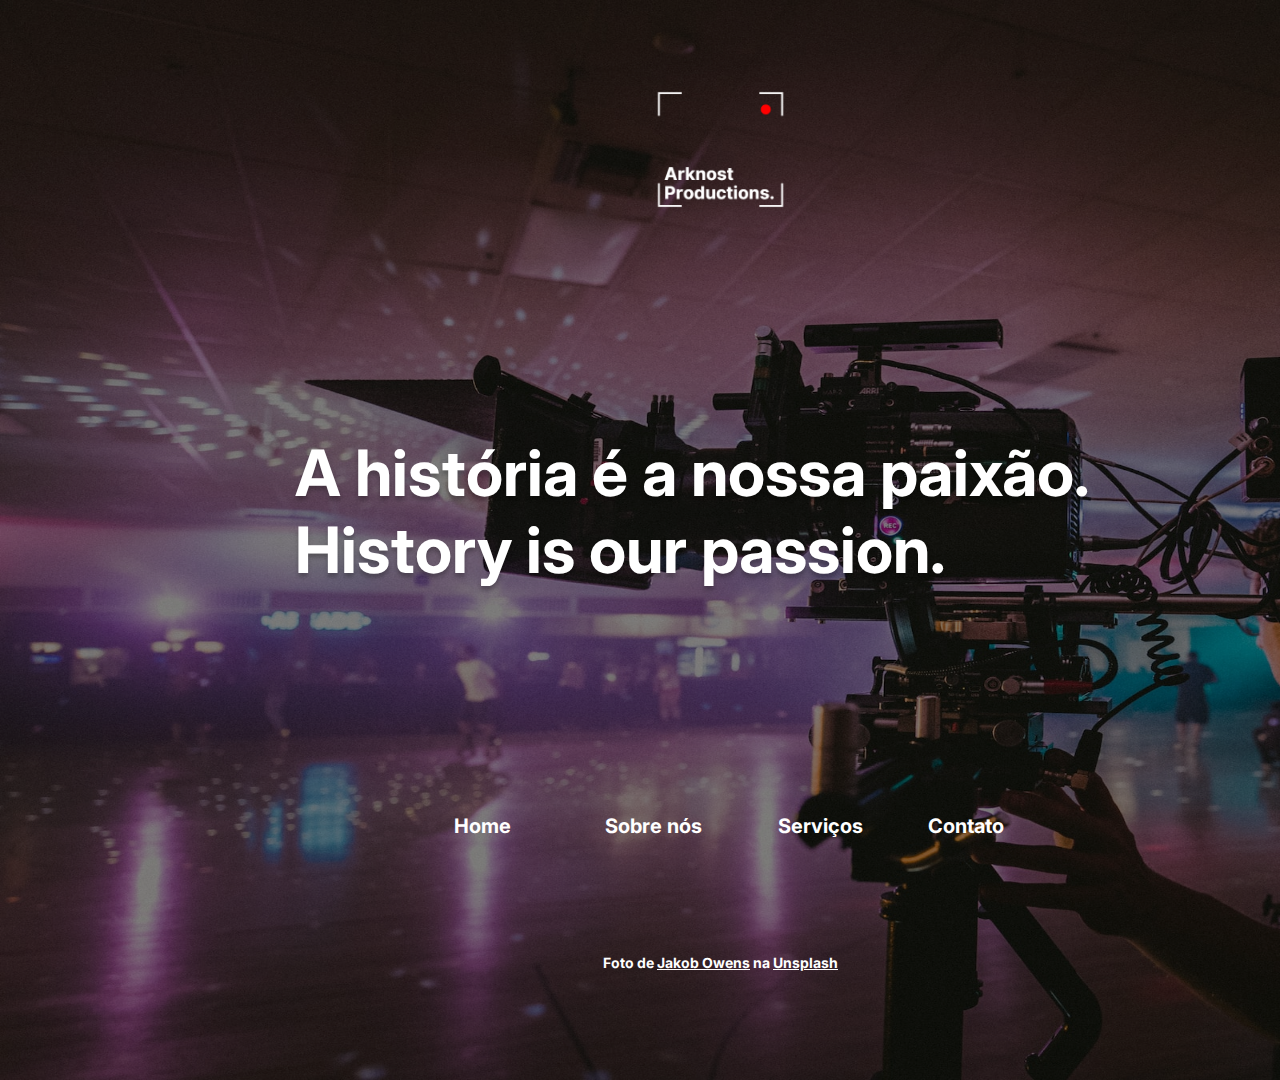
==== index.html @ 55d11aca "first commit" ====
<!DOCTYPE html>
<html lang="pt-br">
<head>
    <meta charset="UTF-8">
    <meta http-equiv="X-UA-Compatible" content="IE=edge">
    <meta name="viewport" content="width=device-width, initial-scale=1.0">
    <link rel="stylesheet" href="style.css">
    <title>Arknost Productions</title>
</head>
<body>

    <main>
        <img class="bg3" src="img/bg3.jpg" alt="Background da tela incial">
        <img class="arknostlogo" src="img/arknost_prod_logo1.png" alt="Logomarca da Arknost Productions">
        <h1 class="texto-p">A história é a nossa paixão.
            History is our passion.</h1>
            
        <div class="navbar-bottom">
            <a class="home1 atual" href="index.html">Home</a>
            <a class="sobrenos" href="sobre_nos.html">Sobre nós</a>
            <a class="servicos" href="servicos.html">Serviços</a>
            <a class="contato" href="contato.html">Contato</a>
        </div>
        
            <!- Atribuções ->

            <b class="foto-de-jakob-container">Foto de <a
              class="jakob-owens"
              href="https://unsplash.com/@jakobowens1?utm_source=unsplash&utm_medium=referral&utm_content=creditCopyText"
              target="_blank"
              ><span class="jakob-owens1">Jakob Owens</span></a>
            na
            <a class="jakob-owens" href="https://unsplash.com/pt-br/fotografias/0Xl9HAf0RyE?utm_source=unsplash&utm_medium=referral&utm_content=creditCopyText"
              target="_blank"
              ><span class="jakob-owens1">Unsplash</span></a></b>

    </main>
</body>
</html>
---- style.css ----
@import url('https://fonts.googleapis.com/css2?family=Inter:wght@100;200;300;400;500;600;700;800;900&display=swap');
@media screen and (max-device-width:900px) {
    
}

body{
}



/* Background das Páginas */

.bg3{
    position: absolute;
    width: 1920px;
    height: 1080px;
    left: 0px;
    top: 0px;
    align-items: center;
    filter: brightness(50%);

}

  /* Imagens adicionais */
  .imagem-sobrenos{
    position: absolute;
    width: 305px;
    height: 469px;
    left: 968px;
    top: 307px;
    border-radius: 15px;
}

.bg_sobrenos{
    position: absolute;
    width: 1920px;
    height: 1080px;
    left: 0px;
    top: 0px;
    align-items: center;
    filter: brightness(50%);

}


    .arknostlogo{
  position: absolute;
  top: 61px;
  left: 605px;
  width: 231px;
  height: 176px;
  object-fit: cover;
    }


/* Textos principais de cada página */

.texto-p{
    position: absolute;
    width: 851px;
    height: 154px;
    left: 295px;
    top: 391px;
    
    font-family: 'Inter';
    font-style: normal;
    font-weight: 700;
    font-size: 64px;
    line-height: 77px;
    display: flex;
    align-items: center;
    
    color: #FFFFFF;
    
    text-shadow: 0px 4px 4px rgba(0, 0, 0, 0.25);

}

.texto-sobrenos{
    position: absolute;
    width: 773px;
    height: 444px;
    left: 150px;
    top: 290px;
    
    font-family: 'Inter';
    font-style: normal;
    font-weight: 700;
    font-size: 28px;
    line-height: 34px;
    display: flex;
    align-items: center;
    
    color: #FFFFFF;
}



/*Nav-bar na parte de baixo */

.home1{
    position: absolute;
width: 58px;
height: 24px;
left: 454px;
top: 814px;

font-family: 'Inter';
font-style: normal;
font-weight: 700;
font-size: 20px;
line-height: 24px;
display: flex;
align-items: center;
text-align: center;
text-decoration: none;
color: #FFFFFF;
}

.sobrenos{
    position: absolute;
width: 99px;
height: 24px;
left: 605px;
top: 814px;

font-family: 'Inter';
font-style: normal;
font-weight: 700;
font-size: 20px;
line-height: 24px;
display: flex;
align-items: center;
text-align: center;
text-decoration: none;
color: #FFFFFF;
}

.servicos{
    position: absolute;
width: 86px;
height: 24px;
left: 778px;
top: 814px;
text-decoration: none;

font-family: 'Inter';
font-style: normal;
font-weight: 700;
font-size: 20px;
line-height: 24px;
display: flex;
align-items: center;
text-align: center;
text-decoration: none;
color: #FFFFFF;
}

.contato{
    position: absolute;
width: 80px;
height: 24px;
left: 928px;
top: 814px;

font-family: 'Inter';
font-style: normal;
font-weight: 700;
font-size: 20px;
line-height: 24px;
display: flex;
align-items: center;
text-align: center;
text-decoration: none;
color: #FFFFFF;
}

  

/* Textos de atribuição */

.jakob-owens1 {
    text-decoration: underline;
  }
  .jakob-owens {
    color: inherit;
  }
  .foto-de-jakob-container {
    position: absolute;
    top: 954px;
    left: 603px;
    font-size: 14px;
    font-family: Inter, sans-serif;
    color: white;
    text-align: left;
  }
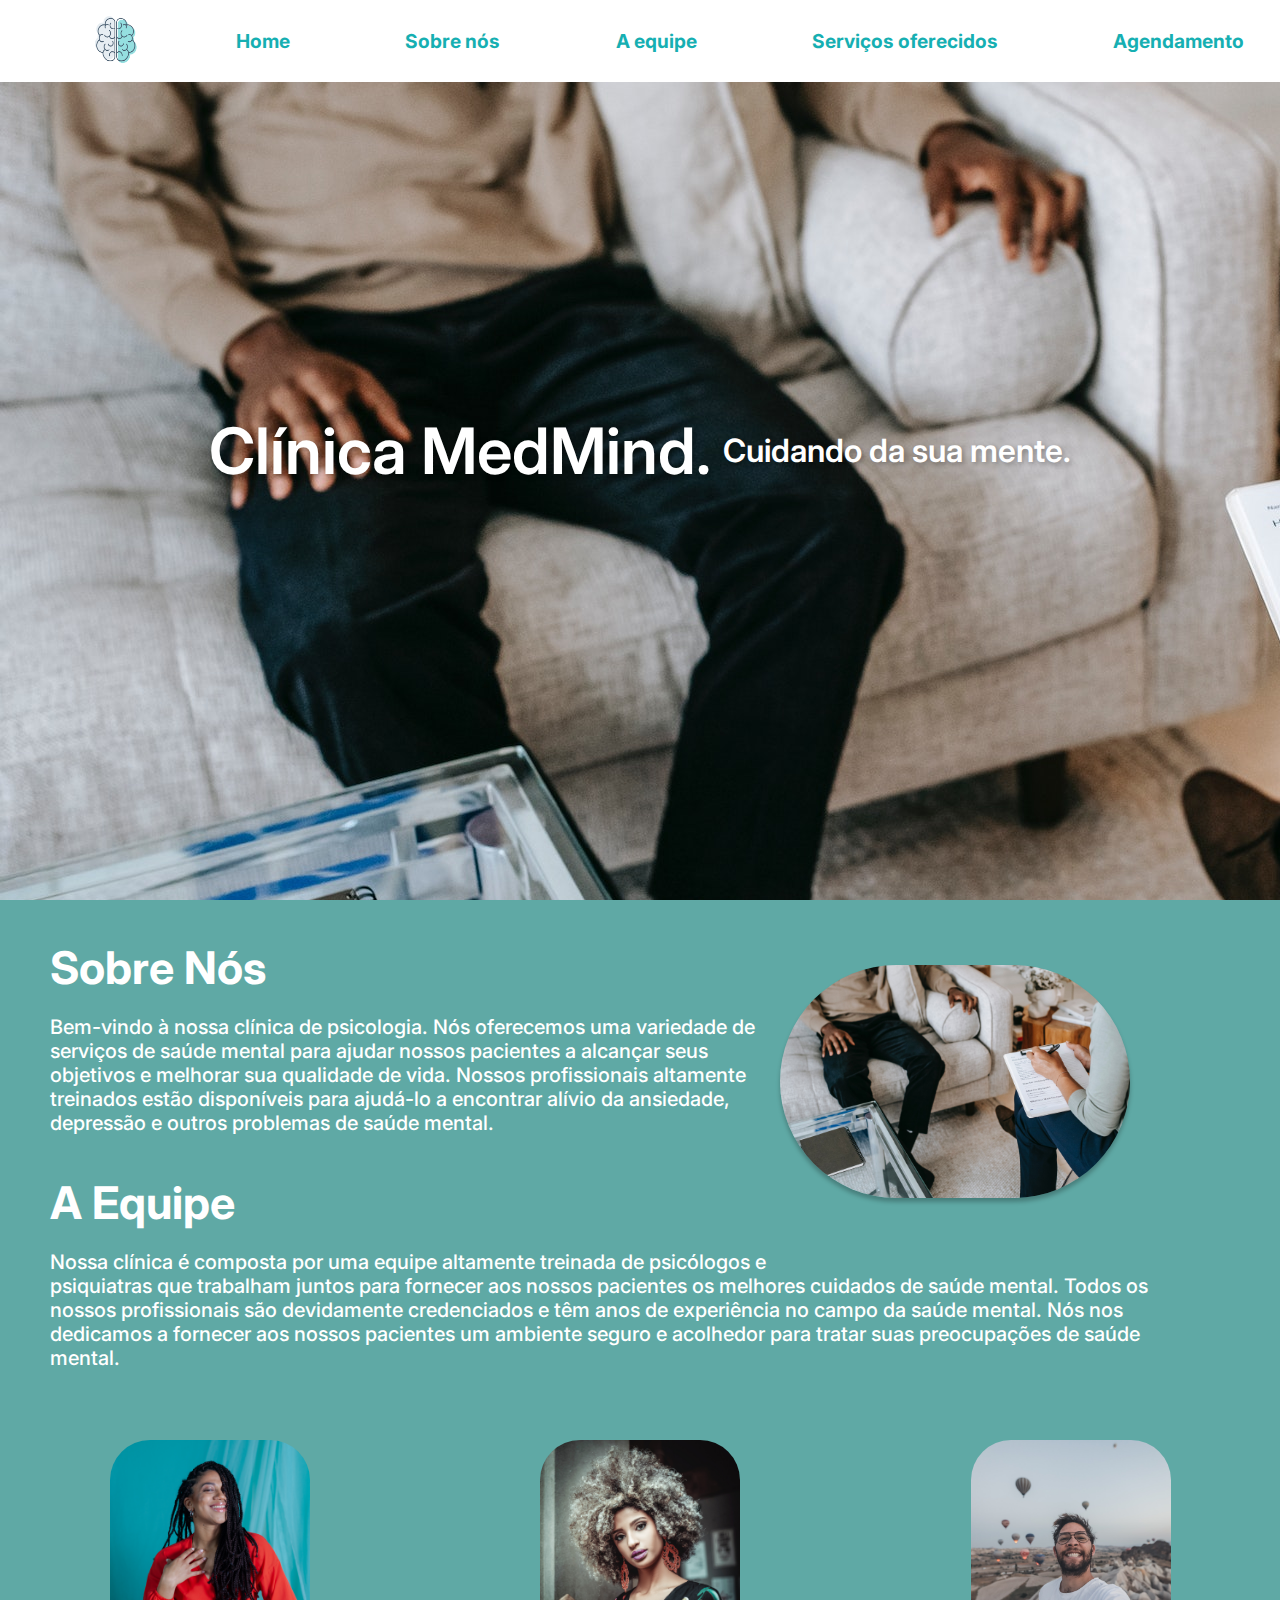
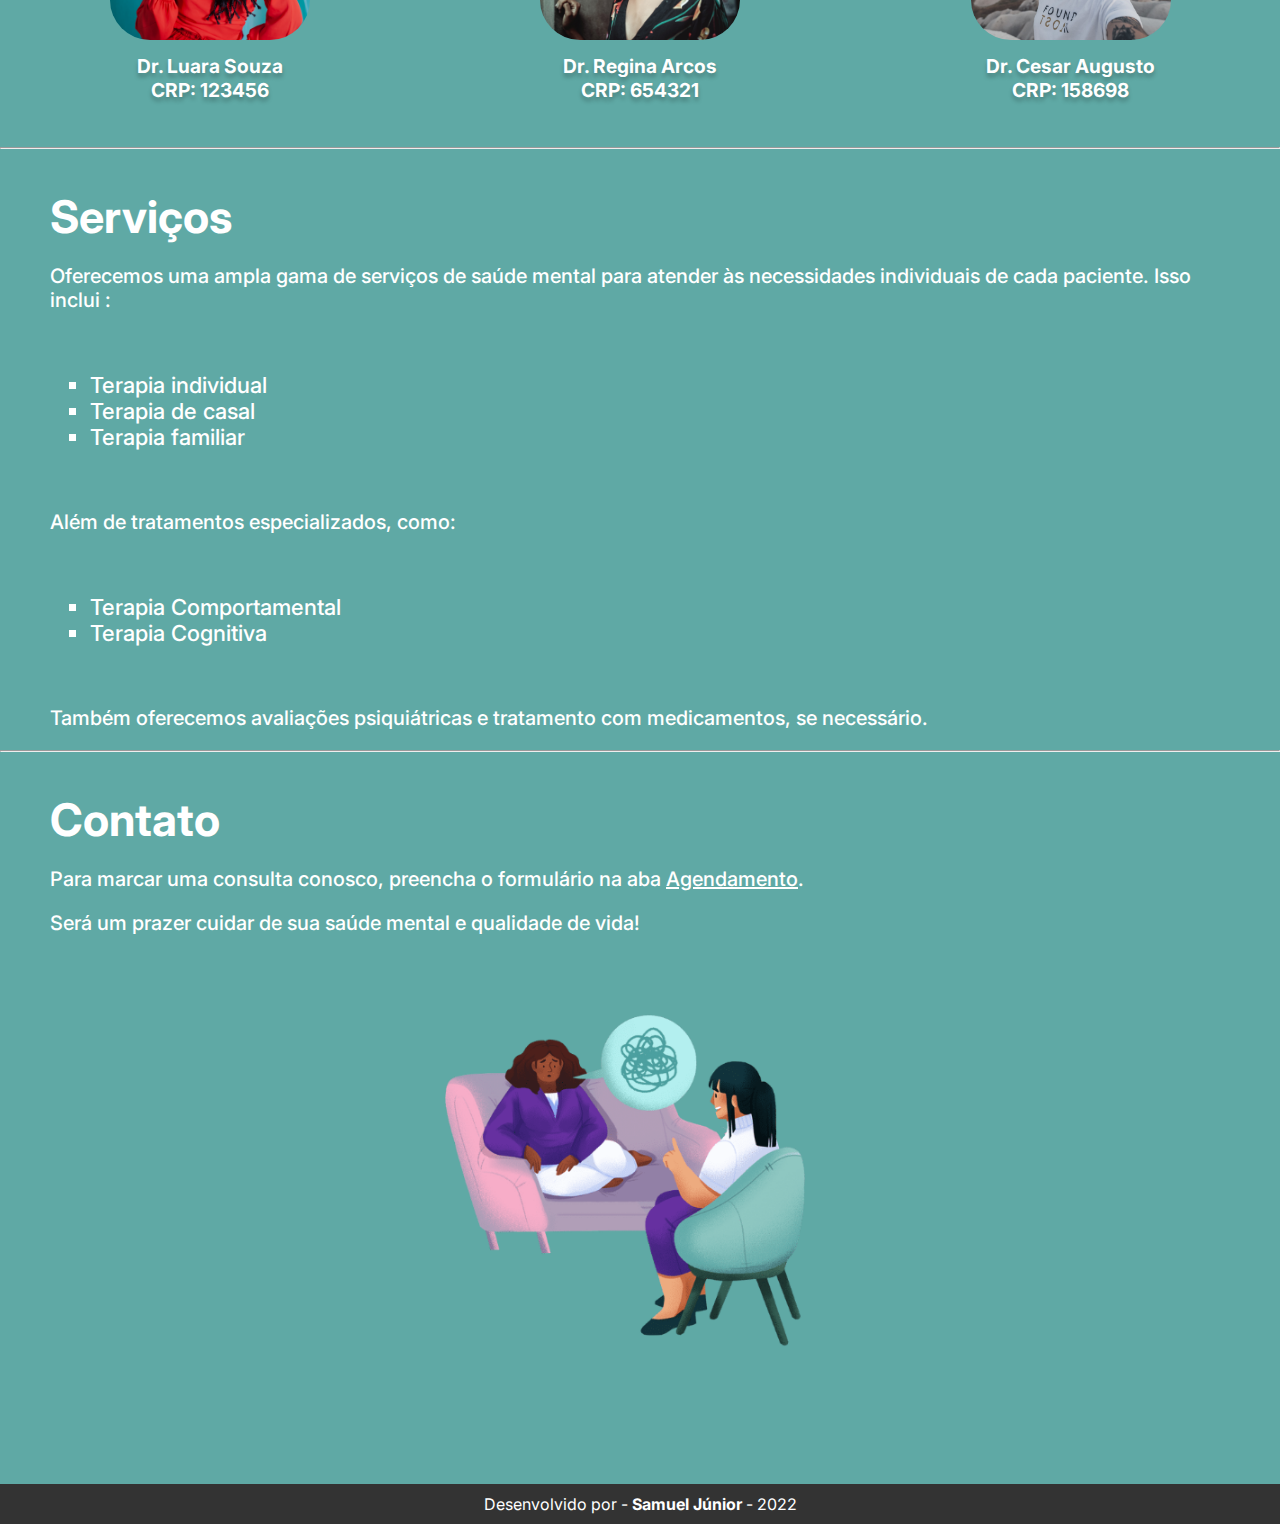
==== commit bfa2a692: "main" ====
--- a/index.html
+++ b/index.html
@@ -1,39 +1,104 @@
 <!DOCTYPE html>
-<html lang="pt-br">
+<html lang="pt">
 <head>
     <meta charset="UTF-8">
     <meta http-equiv="X-UA-Compatible" content="IE=edge">
     <meta name="viewport" content="width=device-width, initial-scale=1.0">
+    <title>Clínica MedMind</title>
+	<link rel="icon" type="text/css" href="img/Logo.png">
     <link rel="stylesheet" href="style.css">
-    <title>Arknost Productions</title>
+	
 </head>
 <body>
+	<header>
+		<nav class="navbar"> 
+			<img src="img/Logo.png" alt="Logo da Clínica" class="logo">
+            <a class="a-menu" href="index.html">Home</a>
+            <a class="a-menu" href="#sobrenos">Sobre nós</a>
+            <a class="a-menu" href=" #equipe">A equipe</a>
+            <a class="a-menu" href=" #serviços">Serviços oferecidos</a>
+            <a class="a-menu" href="agendamento.html">Agendamento</a>
+		</nav>
+	</header>
 
-    <main>
-        <img class="bg3" src="img/bg3.jpg" alt="Background da tela incial">
-        <img class="arknostlogo" src="img/arknost_prod_logo1.png" alt="Logomarca da Arknost Productions">
-        <h1 class="texto-p">A história é a nossa paixão.
-            History is our passion.</h1>
-            
-        <div class="navbar-bottom">
-            <a class="home1 atual" href="index.html">Home</a>
-            <a class="sobrenos" href="sobre_nos.html">Sobre nós</a>
-            <a class="servicos" href="servicos.html">Serviços</a>
-            <a class="contato" href="contato.html">Contato</a>
-        </div>
-        
-            <!- Atribuções ->
 
-            <b class="foto-de-jakob-container">Foto de <a
-              class="jakob-owens"
-              href="https://unsplash.com/@jakobowens1?utm_source=unsplash&utm_medium=referral&utm_content=creditCopyText"
-              target="_blank"
-              ><span class="jakob-owens1">Jakob Owens</span></a>
-            na
-            <a class="jakob-owens" href="https://unsplash.com/pt-br/fotografias/0Xl9HAf0RyE?utm_source=unsplash&utm_medium=referral&utm_content=creditCopyText"
-              target="_blank"
-              ><span class="jakob-owens1">Unsplash</span></a></b>
+	<div class="nome-clinica">
+		<h1 class="nome-clinica-texto">Clínica MedMind.</h1>
+		<p id="texto2clinica">Cuidando da sua mente.</p>
+	</div>
 
-    </main>
+	<section id="sobrenos">
+
+
+
+		<h2 class="titulo-secoes">Sobre Nós</h2>
+
+		<img class="clinicaimagem" src="img/clinica.jpg" alt="Foto da clínica">
+
+		<p class="text-margin">Bem-vindo à nossa clínica de psicologia. 
+			Nós oferecemos uma variedade de serviços de saúde mental para ajudar nossos pacientes a alcançar seus objetivos e melhorar sua qualidade de vida. 
+			Nossos profissionais altamente treinados estão disponíveis para ajudá-lo a encontrar alívio da ansiedade, 
+			depressão e outros problemas de saúde mental.</p>
+
+		</section>
+
+		
+
+	<section id="equipe">
+		<h2 class="textoequipe">A Equipe</h2>
+		<p class="text-margin">Nossa clínica é composta por uma equipe altamente treinada de psicólogos e psiquiatras que 
+			trabalham juntos para fornecer aos nossos pacientes os melhores cuidados de saúde mental. 
+			Todos os nossos profissionais são devidamente credenciados e têm anos de experiência no campo da saúde mental. 
+			Nós nos dedicamos a fornecer aos nossos pacientes um ambiente seguro e acolhedor para tratar suas preocupações de saúde mental.</p>
+		
+			<div class="equipe-fotos">
+		  <div>
+			<img class="equipe-img" src="img/psicologa1.jpg" alt="professional1">
+			<p class="info">Dr. Luara Souza<br>CRP: 123456</p>
+		  </div>
+		  <div>
+			<img class="equipe-img" src="img/psicologa3.jpg" alt="professional2">
+			<p class="info">Dr. Regina Arcos<br>CRP: 654321</p>
+		  </div>
+		  <div>
+			<img class="equipe-img" src="img/psicologo2.jpg" alt="professional3">
+			<p class="info">Dr. Cesar Augusto <br>CRP: 158698</p>
+		  </div>
+		</div>
+	  </section>
+
+	  <hr class="solid">
+
+	  <section id="serviços">
+		<h2 class="titulo-secoes">Serviços</h2>
+		<p class="text-margin">Oferecemos uma ampla gama de serviços de saúde mental para atender às necessidades individuais de cada paciente. Isso inclui :</p>
+		<ul class="lista-bullet"> 
+			<li>Terapia individual</li>
+			<li>Terapia de casal</li> 
+			<li>Terapia familiar</li> 
+		</ul>
+		   <p class="text-margin">Além de tratamentos especializados, como:</p> 
+		   <ul class="lista-bullet"> 
+			<li>Terapia Comportamental</li>
+			<li>Terapia Cognitiva</li> 
+		</ul>
+		   <p class="text-margin">Também oferecemos avaliações psiquiátricas e tratamento com medicamentos, se necessário.</p>
+	  </section>
+
+	  <hr class="solid">
+
+	  <h1 class="titulo-secoes">Contato</h1>
+
+	  <p class="text-margin">
+		Para marcar uma consulta conosco, preencha o formulário na aba <a href="/agendamento.html">Agendamento</a>.</p> 
+		
+		<p class="text-margin">Será um prazer cuidar de sua saúde mental e qualidade de vida!</p>
+	  
+
+	  <img src="img/figura1.png" alt="" class="ilustracao1">
+
+      <footer>
+    <p>Desenvolvido por - <a href="https://www.instagram.com/eusxmuell">Samuel Júnior</a> - 2022
+  </footer>
 </body>
 </html>--- a/style.css
+++ b/style.css
@@ -1,197 +1,366 @@
 @import url('https://fonts.googleapis.com/css2?family=Inter:wght@100;200;300;400;500;600;700;800;900&display=swap');
-@media screen and (max-device-width:900px) {
-    
-}
+
+*{margin:0; 
+  padding: 0;
+  box-sizing: border-box;  
+}
+  
 
 body{
-}
-
-
-
-/* Background das Páginas */
-
-.bg3{
+    font-family: Inter, sans-serif;
+    background-color:#5fa9a5;
+    overflow-y: scroll;
+    }
+
+      
+
+.navbar {
+    display: flex;
+    align-items: center;
+    background-color: #fff;
+    color: #fff;
+    padding: 1em;
+}
+
+
+.navbar .logo {
+    width: 50px;
+    height: 50px;
+    }
+
+.navbar > * {
+    margin-left: auto;
+  }
+
+/* Fixando a navbar na tela */
+nav.navbar {
+    position: fixed;
+    top: 0;
+    left: 0;
+    width: 100%;
+    z-index: 1;
+}
+
+/* Adicionando estilo às abas da navbar */
+nav.navbar a {
+    padding: 10px 20px;
+    color: #333;
+    text-decoration: none;
+    font-size: 1.2em;
+    transition: all 0,5s ease-in-out;
+}
+nav.navbar a:hover, nav.navbar a.active {
+    background-color: #16AFB2;
+    color: white;
+    border-radius: 50px;
+}
+
+/* Adicionando um traço indicativo */
+nav.navbar a.active::before {
+    content: "";
     position: absolute;
-    width: 1920px;
-    height: 1080px;
-    left: 0px;
-    top: 0px;
+    bottom: 0;
+    left: 0;
+    width: 100%;
+    height: 2px;
+    background-color: white;
+    
+}
+
+.a-menu:link, .a-menu:visited{
+    color: #16AFB2;
+}
+.a-menu:hover, .a-menu:active{
+    color: #000;
+}
+
+.a-menu{
+    font-size: 18px;
+    font-weight: bold;
+    color: #333;
+}
+
+.conteudo{
+    display: flex;
+    justify-content: flex-start;
+}
+
+
+
+.nome-clinica {
+    width: 100%;
+    height: 100vh;
+    background-color: rgba(255, 255, 255, 0.5);
+    display: flex;
+    justify-content: center;
     align-items: center;
-    filter: brightness(50%);
-
-}
-
-  /* Imagens adicionais */
-  .imagem-sobrenos{
-    position: absolute;
-    width: 305px;
-    height: 469px;
-    left: 968px;
-    top: 307px;
-    border-radius: 15px;
-}
-
-.bg_sobrenos{
-    position: absolute;
-    width: 1920px;
-    height: 1080px;
-    left: 0px;
-    top: 0px;
+    background-image: url(img/clinica.jpg);
+
+}
+    
+.nome-clinica-texto {
+    font-family: 'Inter', sans-serif;
+    font-size: 4em;
+    font-weight: 600;
+    text-shadow: 2px 2px 5px rgba(0, 0, 0, 0.3);
+    text-align: center;
+    color: white;
+}
+
+#texto2clinica{
+    font-family: 'Inter', sans-serif;
+    font-size: 2em;
+    font-weight: 600;
+    text-shadow: 2px 2px 5px rgba(0, 0, 0, 0.3);
+    color: white;
+    margin-left: 1%;
+}
+
+
+/* Estilizando as fotos da equipe */
+.equipe-fotos {
+    display: flex;
+    flex-wrap: wrap;
+    justify-content: space-between;
+    padding: 25px;
+}
+
+.equipe-fotos div {
+    width: 30%;
+    text-align: center;
+    margin-bottom: 20px;
+    
+}
+
+img.equipe-img {
+    max-width: 200px; /* ou outro tamanho desejado */
+    max-height: 200px; /* ou outro tamanho desejado */
+    border-radius: 40px;
+    margin-top: 25px;
+}
+
+img.clinicaimagem{
+width: 350px;
+display: flex;
+float: right;
+margin-right: 150px;
+margin-top: -50px;
+
+margin-bottom: 75px;
+justify-content: center;
+border-radius: 150px;
+align-items: center;
+box-shadow:  0px 4px 4px rgba(0.25, 0, 0, 0.25);
+}
+
+.info {
+    margin-top: 10px;
+    font-size: 1.2em;
+    color: white;
+    font-weight: 700;
+    text-shadow:  0px 4px 4px rgba(0, 0, 0, 0.25);
+}
+
+
+
+
+.titulo-secoes{
+    color: #fff;
+    font-size: 45px;
+    margin-top: 40px;
+    margin-right: 10px;
+    margin-bottom: 20px;
+    margin-left: 50px;
+}
+
+.text-margin {
+    margin-top: 20px;
+    margin-right: 70px;
+    margin-bottom: 20px;
+    margin-left: 50px;
+    font-size: 20px;
+    justify-content: center;
+    font-weight: 500;
+    color: white;
+
+}
+
+.text-margin a{
+    color: white;
+}
+
+.textoequipe{
+    color: #fff;
+    font-size: 45px;
+    margin-top: 40px;
+    margin-right: 10px;
+    margin-bottom: 20px;
+    margin-left: 50px;
+}
+
+ul{ padding: 40px;
+
+}
+li{ color: #000;
+    list-style-type: square
+    
+}
+
+#serviços{
+    color: #000;
+    
+}
+.serviços{
+    padding: 50px;
+    color: rgb(255, 255, 255);
+}
+.lista-bullet{
+    margin-top: 20px;
+    margin-right: 10px;
+    margin-bottom: 20px;
+    margin-left: 50px;
+    font-size: 22px;
+    justify-content: center;
+    font-weight: 500;
+}
+
+.lista-bullet li{
+    color: #fff;
+}
+
+.ilustracao1{
+    width: 450px;
+margin-left: 400px;
+margin-bottom: 75px;
+justify-content: center;
+border-radius: 50px;
+align-items: center;
+
+}
+
+/* Formulario*/
+
+.texto-agendamento{
+    color: #fff;
+    font-size: 45px;
+    margin-top: 40px;
+    margin-right: 10px;
+    margin-bottom: 20px;
+    margin-left: 50px;
+    font-weight: 700;
+}
+
+form label{
+    font-family: Inter, sans-serif;
+    font-size: 14px;
+    font-weight: 700;
+    color: rgb(255, 255, 255);
+}
+
+form input, form select, form textarea {
+    border-radius: 5px;
+    border: 1px solid #ccc;
+    padding: 0.5em;
+    margin-bottom: 1em;
+    font-family: Inter, sans-serif;
+    font-size: 16px;
+    font-weight: 400;
+    color: #333;
+}
+
+form input:focus, form select:focus, form textarea:focus {
+    border: 1px solid #5fa9a5;
+    outline: none;
+}
+
+
+#pag-agendamento{
+    display: flex;
+    flex-direction: column;
     align-items: center;
-    filter: brightness(50%);
-
-}
-
-
-    .arknostlogo{
-  position: absolute;
-  top: 61px;
-  left: 605px;
-  width: 231px;
-  height: 176px;
-  object-fit: cover;
-    }
-
-
-/* Textos principais de cada página */
-
-.texto-p{
-    position: absolute;
-    width: 851px;
-    height: 154px;
-    left: 295px;
-    top: 391px;
-    
-    font-family: 'Inter';
-    font-style: normal;
-    font-weight: 700;
-    font-size: 64px;
-    line-height: 77px;
-    display: flex;
-    align-items: center;
-    
-    color: #FFFFFF;
-    
-    text-shadow: 0px 4px 4px rgba(0, 0, 0, 0.25);
-
-}
-
-.texto-sobrenos{
-    position: absolute;
-    width: 773px;
-    height: 444px;
-    left: 150px;
-    top: 290px;
-    
-    font-family: 'Inter';
-    font-style: normal;
-    font-weight: 700;
-    font-size: 28px;
-    line-height: 34px;
-    display: flex;
-    align-items: center;
-    
-    color: #FFFFFF;
-}
-
-
-
-/*Nav-bar na parte de baixo */
-
-.home1{
-    position: absolute;
-width: 58px;
-height: 24px;
-left: 454px;
-top: 814px;
-
-font-family: 'Inter';
-font-style: normal;
-font-weight: 700;
-font-size: 20px;
-line-height: 24px;
-display: flex;
-align-items: center;
-text-align: center;
-text-decoration: none;
-color: #FFFFFF;
-}
-
-.sobrenos{
-    position: absolute;
-width: 99px;
-height: 24px;
-left: 605px;
-top: 814px;
-
-font-family: 'Inter';
-font-style: normal;
-font-weight: 700;
-font-size: 20px;
-line-height: 24px;
-display: flex;
-align-items: center;
-text-align: center;
-text-decoration: none;
-color: #FFFFFF;
-}
-
-.servicos{
-    position: absolute;
-width: 86px;
-height: 24px;
-left: 778px;
-top: 814px;
-text-decoration: none;
-
-font-family: 'Inter';
-font-style: normal;
-font-weight: 700;
-font-size: 20px;
-line-height: 24px;
-display: flex;
-align-items: center;
-text-align: center;
-text-decoration: none;
-color: #FFFFFF;
-}
-
-.contato{
-    position: absolute;
-width: 80px;
-height: 24px;
-left: 928px;
-top: 814px;
-
-font-family: 'Inter';
-font-style: normal;
-font-weight: 700;
-font-size: 20px;
-line-height: 24px;
-display: flex;
-align-items: center;
-text-align: center;
-text-decoration: none;
-color: #FFFFFF;
-}
-
+    padding: 2em;
+}
+
+#pag-agendamento h1 {
+    font-size: 2em;
+    margin-bottom: 1em;
+}
+
+#pag-agendamento p{
+    font-size: 1.5em;
+    margin-bottom: 2em;
+	
+}
+
+#pag-agendamento form {
+    width: 80%;
+}
+
+#pag-agendamento label {
+    font-size: 1.2em;
+    margin-bottom: 0.5em;
+}
+
+#pag-agendamento input[type="text"],
+#pag-agendamento input[type="email"],
+#pag-agendamento input[type="tel"],
+#pag-agendamento input[type="date"],
+#pag-agendamento input[type="time"],
+#pag-agendamento input[type="number"],
+#pag-agendamento select {
+    width: 100%;
+    padding: 0.5em;
+    margin-bottom: 1em;
+}
+
+#pag-agendamento #data-hora-qtd{
+    display: flex;
+}
+
+#pag-agendamento #data-hora-qtd div {
+    margin-right: 1em;
+    }
+
+#pag-agendamento textarea {
+    width: 100%;
+    padding: 0.5em;
+    margin-bottom: 1em;
+    }
+
+#pag-agendamento #botoes-form {
+    display: flex;
+    justify-content: center;
+    }
+
+#pag-agendamento #botoes-form input[type="submit"],
+#pag-agendamento #botoes-form input[type="reset"] {
+    padding: 0.5em 1em;
+    margin-left: 1em;
+    }
+
+      /* CSS for footer */
+      footer {
+        background-color: #333;
+        color: #fff;
+        text-align: center;
+        padding: 10px;
+        font-family: Inter, sans-serif;
+      }
   
-
-/* Textos de atribuição */
-
-.jakob-owens1 {
-    text-decoration: underline;
-  }
-  .jakob-owens {
-    color: inherit;
-  }
-  .foto-de-jakob-container {
-    position: absolute;
-    top: 954px;
-    left: 603px;
-    font-size: 14px;
-    font-family: Inter, sans-serif;
-    color: white;
-    text-align: left;
-  }
-
+      footer a {
+        color: #fff;
+        text-decoration: none;
+        margin: 0 0px;
+        font-family: Inter, sans-serif;
+        font-weight: 700;
+      }
+
+/* Mobile */
+
+
+
+
+
+
+
+
